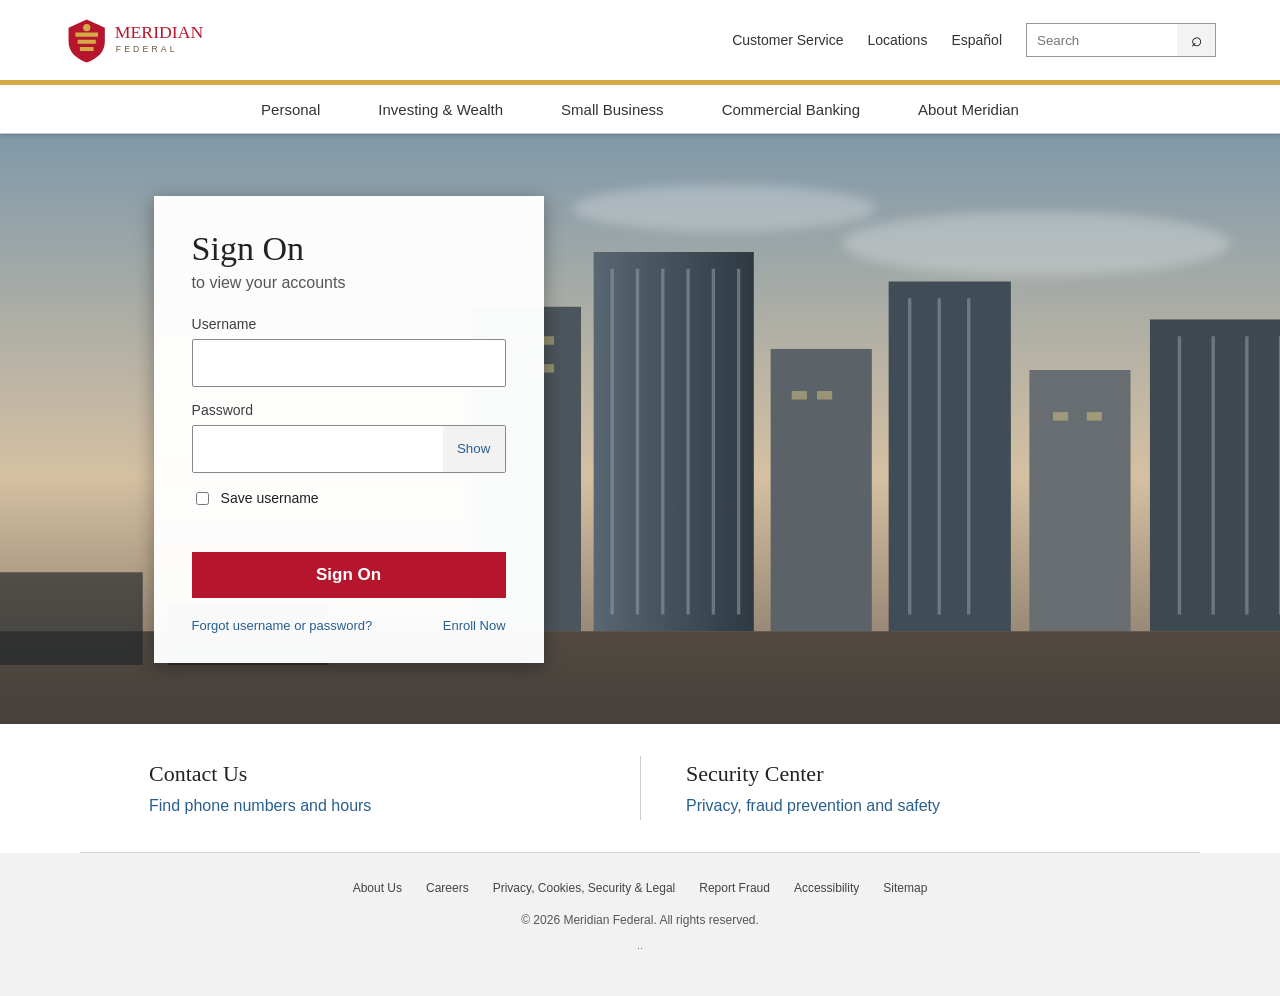
==== index.html @ 5a391bcf "Add files via upload" ====
<!DOCTYPE html>
<html lang="en">
<head>
  <meta charset="UTF-8" />
  <meta name="viewport" content="width=device-width, initial-scale=1.0" />
  <title>Meridian Federal | Sign On</title>
  <link rel="stylesheet" href="styles.css" />
</head>
<body class="login-page">
  <header class="site-header">
    <div class="topbar">
      <a class="brand" href="index.html" aria-label="Meridian Federal home">
        <img src="assets/logo.svg" alt="Meridian Federal" />
      </a>
      <nav class="utility-nav" aria-label="Utility navigation">
        <a href="#">Customer Service</a>
        <a href="#">Locations</a>
        <a href="#">Español</a>
        <form class="search-box" onsubmit="return false">
          <input type="search" placeholder="Search" aria-label="Search" />
          <button type="submit" aria-label="Submit search">⌕</button>
        </form>
      </nav>
    </div>
    <div class="gold-line"></div>
    <nav class="main-nav" aria-label="Primary navigation">
      <a href="#">Personal</a>
      <a href="#">Investing & Wealth</a>
      <a href="#">Small Business</a>
      <a href="#">Commercial Banking</a>
      <a href="#">About Meridian</a>
    </nav>
  </header>

  <main class="hero-login">
    <section class="login-card" aria-labelledby="sign-on-heading">
      <h1 id="sign-on-heading">Sign On</h1>
      <p class="subtitle">to view your accounts</p>

      <form id="loginForm" novalidate>
        <label for="username">Username</label>
        <input id="username" name="username" type="text" autocomplete="username" />

        <label for="password">Password</label>
        <div class="password-wrap">
          <input id="password" name="password" type="password" autocomplete="current-password" />
          <button id="togglePassword" type="button" class="show-btn">Show</button>
        </div>

        <label class="remember-row">
          <input type="checkbox" />
          <span>Save username</span>
        </label>

        <p id="loginError" class="login-error" role="alert" aria-live="polite"></p>
        <button class="primary-btn" type="submit">Sign On</button>
      </form>

      <div class="login-links">
        <a href="#">Forgot username or password?</a>
        <a href="#">Enroll Now</a>
      </div>
    </section>
  </main>

  <section class="help-strip">
    <div>
      <h2>Contact Us</h2>
      <a href="#">Find phone numbers and hours</a>
    </div>
    <div>
      <h2>Security Center</h2>
      <a href="#">Privacy, fraud prevention and safety</a>
    </div>
  </section>

  <footer class="site-footer">
    <div class="footer-links">
      <a href="#">About Us</a>
      <a href="#">Careers</a>
      <a href="#">Privacy, Cookies, Security & Legal</a>
      <a href="#">Report Fraud</a>
      <a href="#">Accessibility</a>
      <a href="#">Sitemap</a>
    </div>
    <p>© 2026 Meridian Federal. All rights reserved.</p>
    <p class="fictional-note">..</p>
  </footer>

  <script src="script.js"></script>
</body>
</html>
---- styles.css ----
:root {
  --red: #b5162d;
  --deep-red: #8e1023;
  --gold: #d5aa46;
  --ink: #222;
  --muted: #666;
  --line: #d9d9d9;
  --panel: #f3f3f3;
}
* { box-sizing: border-box; }
html, body { margin: 0; min-height: 100%; font-family: Arial, Helvetica, sans-serif; color: var(--ink); }
a { color: #285f8f; text-decoration: none; }
a:hover { text-decoration: underline; }
.site-header { background: #fff; box-shadow: 0 1px 5px rgba(0,0,0,.22); position: relative; z-index: 3; }
.topbar { min-height: 80px; display: flex; align-items: center; justify-content: space-between; padding: 0 5vw; }
.brand img { width: 245px; display: block; }
.utility-nav { display: flex; align-items: center; gap: 24px; font-size: 14px; }
.utility-nav a { color: #333; }
.search-box { display: flex; border: 1px solid #999; height: 34px; background: #fff; }
.search-box input { border: 0; width: 150px; padding: 0 10px; outline: none; }
.search-box button { width: 38px; border: 0; background: #f3f3f3; cursor: pointer; font-size: 19px; }
.gold-line { height: 5px; background: var(--gold); }
.main-nav { height: 49px; display: flex; justify-content: center; align-items: center; gap: 58px; border-bottom: 1px solid #c8c8c8; }
.main-nav a { color: #333; font-size: 15px; }
.hero-login { min-height: 590px; background: url('assets/hero.svg') center/cover no-repeat; display: flex; align-items: center; padding: 42px 0 42px 12vw; }
.login-card { width: 390px; background: rgba(255,255,255,.97); padding: 34px 38px 30px; box-shadow: 0 4px 18px rgba(0,0,0,.34); }
.login-card h1 { margin: 0; font-family: Georgia, 'Times New Roman', serif; font-size: 34px; font-weight: normal; }
.subtitle { margin: 6px 0 24px; color: #555; }
.login-card label:not(.remember-row) { display: block; margin: 15px 0 7px; font-size: 14px; color: #3f3f3f; }
.login-card input[type='text'], .login-card input[type='password'] { width: 100%; height: 48px; border: 1px solid #888; border-radius: 2px; padding: 0 13px; font-size: 17px; }
.password-wrap { position: relative; }
.password-wrap input { padding-right: 68px !important; }
.show-btn { position: absolute; right: 1px; top: 1px; height: 46px; width: 62px; border: 0; background: #f2f2f2; color: #285f8f; cursor: pointer; }
.remember-row { display: flex; gap: 9px; align-items: center; margin: 16px 0; font-size: 14px; }
.primary-btn { width: 100%; height: 46px; border: 0; background: var(--red); color: white; font-size: 17px; font-weight: bold; cursor: pointer; }
.primary-btn:hover { background: var(--deep-red); }
.login-error { min-height: 20px; color: #b00020; font-size: 13px; margin: 0 0 8px; }
.login-links { display: flex; justify-content: space-between; margin-top: 20px; font-size: 13px; }
.help-strip { display: grid; grid-template-columns: 1fr 1fr; max-width: 1120px; margin: 0 auto; padding: 32px 24px; border-bottom: 1px solid #d0d0d0; }
.help-strip > div { padding: 5px 45px; }
.help-strip > div + div { border-left: 1px solid #ccc; }
.help-strip h2 { margin: 0 0 10px; font: normal 22px Georgia, serif; }
.site-footer { background: #f2f2f2; padding: 28px 5vw 34px; text-align: center; color: #555; font-size: 12px; }
.footer-links { display: flex; flex-wrap: wrap; justify-content: center; gap: 24px; margin-bottom: 18px; }
.footer-links a { color: #444; }
.fictional-note { margin-top: 8px; font-size: 11px; color: #777; }

.dashboard-page { background: #fff; }
.dashboard-nav { justify-content: flex-start; padding-left: 7vw; gap: 48px; }
.dashboard-nav a.active { color: var(--red); font-weight: bold; }
.dashboard-shell { display: grid; grid-template-columns: minmax(0,1fr) 315px; max-width: 1240px; margin: 28px auto 60px; border: 1px solid #cfcfcf; }
.dashboard-main { padding: 26px 28px 36px; }
.page-title-row { display: flex; justify-content: space-between; align-items: flex-start; margin-bottom: 18px; }
.page-title-row h1 { margin: 0 0 5px; font: normal 31px Georgia, serif; }
.page-title-row p { margin: 0; color: #666; }
.print-btn { background: #fff; border: 1px solid #999; padding: 8px 18px; cursor: pointer; }
.account-card { border: 1px solid #bbb; margin-top: 16px; background: white; }
.account-head { min-height: 92px; display: flex; justify-content: space-between; align-items: center; padding: 20px 22px; }
.account-head h2 { margin: 0 0 7px; font-size: 20px; color: #285f8f; font-weight: normal; }
.account-head p { margin: 0; color: #777; font-size: 13px; }
.balance-block { text-align: right; }
.balance-block span, .balance-block small { display: block; color: #666; font-size: 12px; margin-bottom: 4px; }
.balance-block strong { display: block; font-size: 23px; font-weight: normal; }
.account-actions { display: flex; gap: 24px; padding: 12px 22px; background: #f3f3f3; border-top: 1px solid #ddd; font-size: 13px; flex-wrap: wrap; }
.activity-table-wrap { overflow-x: auto; }
.activity-table { width: 100%; border-collapse: collapse; font-size: 13px; }
.activity-table th, .activity-table td { padding: 11px 14px; border-top: 1px solid #e1e1e1; text-align: left; }
.activity-table th { background: #fafafa; color: #555; }
.activity-table th:nth-child(3), .activity-table th:nth-child(4), .activity-table td:nth-child(3), .activity-table td:nth-child(4) { text-align: right; }
.positive { color: #237232; }
.profile-panel { background: #eeeeee; border-left: 1px solid #cfcfcf; }
.welcome-box { background: #dedede; padding: 24px; border-bottom: 1px solid #c7c7c7; }
.welcome-box h2 { margin: 0 0 10px; font: normal 24px Georgia, serif; }
.welcome-box p { margin: 0; font-size: 12px; color: #5f5f5f; line-height: 1.5; }
.side-section { padding: 22px 24px; border-bottom: 1px solid #cfcfcf; }
.side-section h3 { margin: 0 0 14px; font: normal 19px Georgia, serif; }
.side-section a { display: flex; justify-content: space-between; padding: 7px 0; font-size: 14px; }
.side-section a span { background: var(--red); color: white; border-radius: 12px; min-width: 22px; text-align: center; padding: 2px 6px; }
.rewards strong { display: block; font-size: 21px; margin-bottom: 8px; font-weight: normal; }
.dashboard-footer { text-align: left; padding-left: 7vw; }
.dashboard-footer .footer-links { justify-content: flex-start; }

@media (max-width: 900px) {
  .topbar { padding: 14px 18px; flex-direction: column; gap: 14px; }
  .utility-nav { flex-wrap: wrap; justify-content: center; gap: 12px 18px; }
  .main-nav { overflow-x: auto; justify-content: flex-start; padding: 0 18px; gap: 28px; white-space: nowrap; }
  .hero-login { padding: 35px 18px; justify-content: center; }
  .login-card { width: min(100%, 390px); }
  .dashboard-shell { grid-template-columns: 1fr; margin: 18px; }
  .profile-panel { border-left: 0; border-top: 1px solid #cfcfcf; }
}
@media (max-width: 560px) {
  .brand img { width: 210px; }
  .search-box { width: 100%; }
  .search-box input { flex: 1; width: auto; }
  .help-strip { grid-template-columns: 1fr; }
  .help-strip > div { padding: 18px 5px; }
  .help-strip > div + div { border-left: 0; border-top: 1px solid #ccc; }
  .login-links { flex-direction: column; gap: 10px; }
  .dashboard-main { padding: 20px 14px; }
  .account-head { align-items: flex-start; gap: 18px; }
  .balance-block strong { font-size: 20px; }
}


/* Transfer & Pay */
.transfer-shell { min-height: 620px; }
.transfer-tabs { display: flex; border-bottom: 1px solid #bbb; margin: 4px 0 24px; gap: 0; }
.transfer-tab { border: 0; border-bottom: 3px solid transparent; background: #f3f3f3; padding: 13px 22px; color: #333; font-size: 14px; cursor: pointer; }
.transfer-tab.active { background: #fff; color: var(--red); border-bottom-color: var(--red); font-weight: bold; }
.transfer-panel { display: none; }
.transfer-panel.active { display: block; }
.transfer-panel h2 { margin: 0 0 5px; font: normal 24px Georgia, serif; }
.panel-intro { margin: 0 0 22px; color: #666; font-size: 14px; }
.transfer-form-grid { display: grid; grid-template-columns: 1fr 1fr; gap: 20px 24px; max-width: 760px; }
.transfer-form-grid label { display: flex; flex-direction: column; gap: 7px; font-size: 13px; color: #444; }
.transfer-form-grid select, .transfer-form-grid input { width: 100%; height: 42px; border: 1px solid #999; background: #fff; padding: 0 11px; font: inherit; color: #222; }
.transfer-form-grid .full-row { grid-column: 1 / -1; }
.money-input { display: flex; align-items: center; border: 1px solid #999; background: #fff; height: 42px; }
.money-input span { padding-left: 11px; color: #555; }
.money-input input { border: 0; height: 40px; outline: none; }
.restriction-message { display: none; max-width: 760px; margin-top: 22px; padding: 14px 16px; border: 1px solid #b5162d; background: #fff4f5; color: #7e0e20; font-size: 14px; line-height: 1.45; }
.restriction-message.show { display: block; }
.form-actions { display: flex; align-items: center; gap: 22px; margin-top: 22px; }
.transfer-primary { width: auto; min-width: 130px; padding: 0 24px; }
@media (max-width: 650px) { .transfer-form-grid { grid-template-columns: 1fr; } .transfer-form-grid .full-row { grid-column: auto; } .transfer-tabs { flex-direction: column; } }
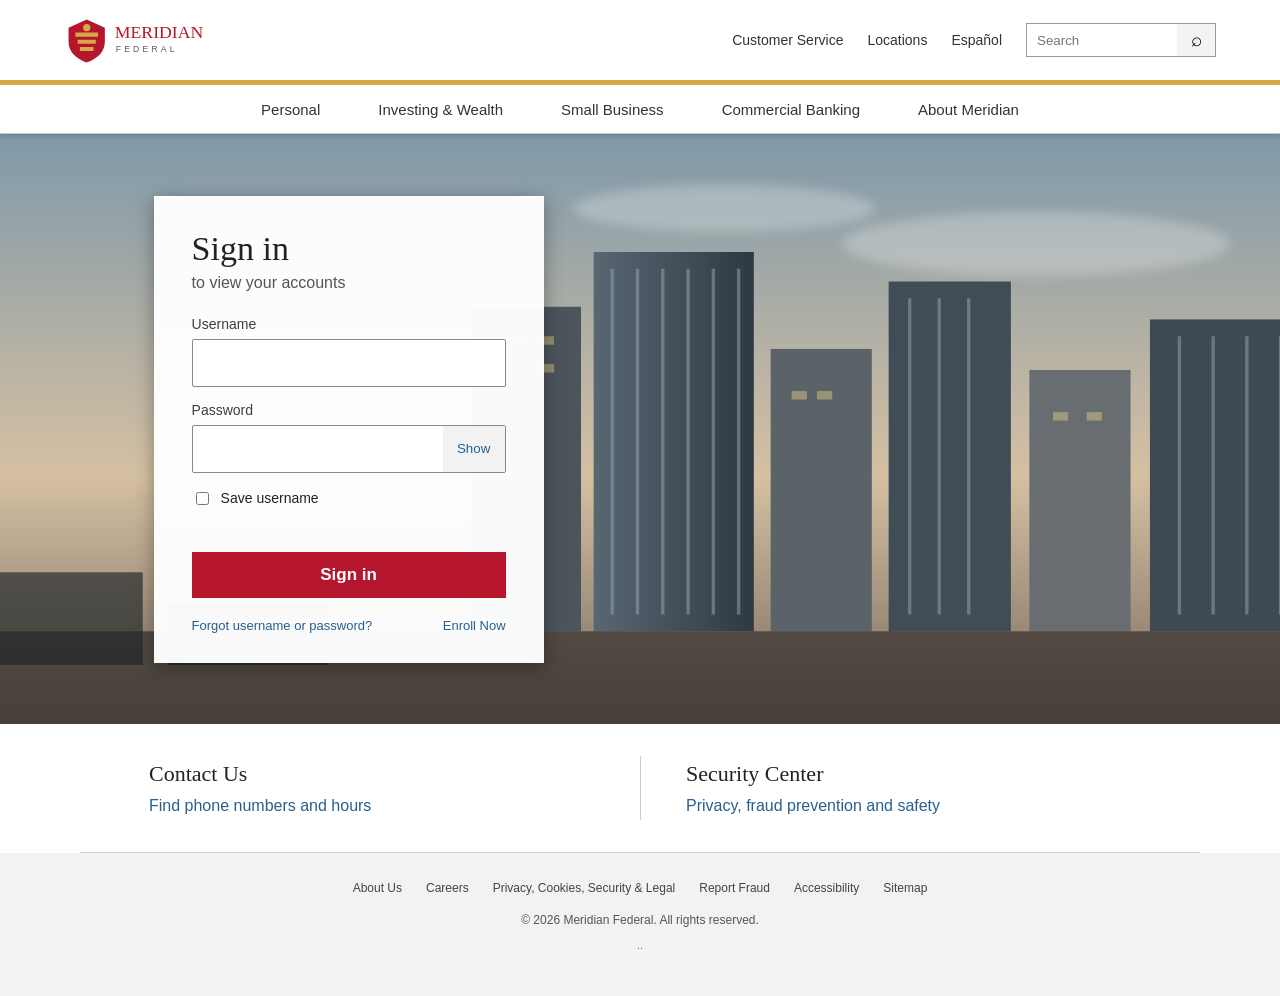
==== commit 6ba0eb03: "Add files via upload" ====
--- a/index.html
+++ b/index.html
@@ -33,8 +33,8 @@
   </header>
 
   <main class="hero-login">
-    <section class="login-card" aria-labelledby="sign-on-heading">
-      <h1 id="sign-on-heading">Sign On</h1>
+    <section class="login-card" aria-labelledby="sign-in-heading">
+      <h1 id="sign-on-heading">Sign in</h1>
       <p class="subtitle">to view your accounts</p>
 
       <form id="loginForm" novalidate>
@@ -53,7 +53,7 @@
         </label>
 
         <p id="loginError" class="login-error" role="alert" aria-live="polite"></p>
-        <button class="primary-btn" type="submit">Sign On</button>
+        <button class="primary-btn" type="submit">Sign in</button>
       </form>
 
       <div class="login-links">
